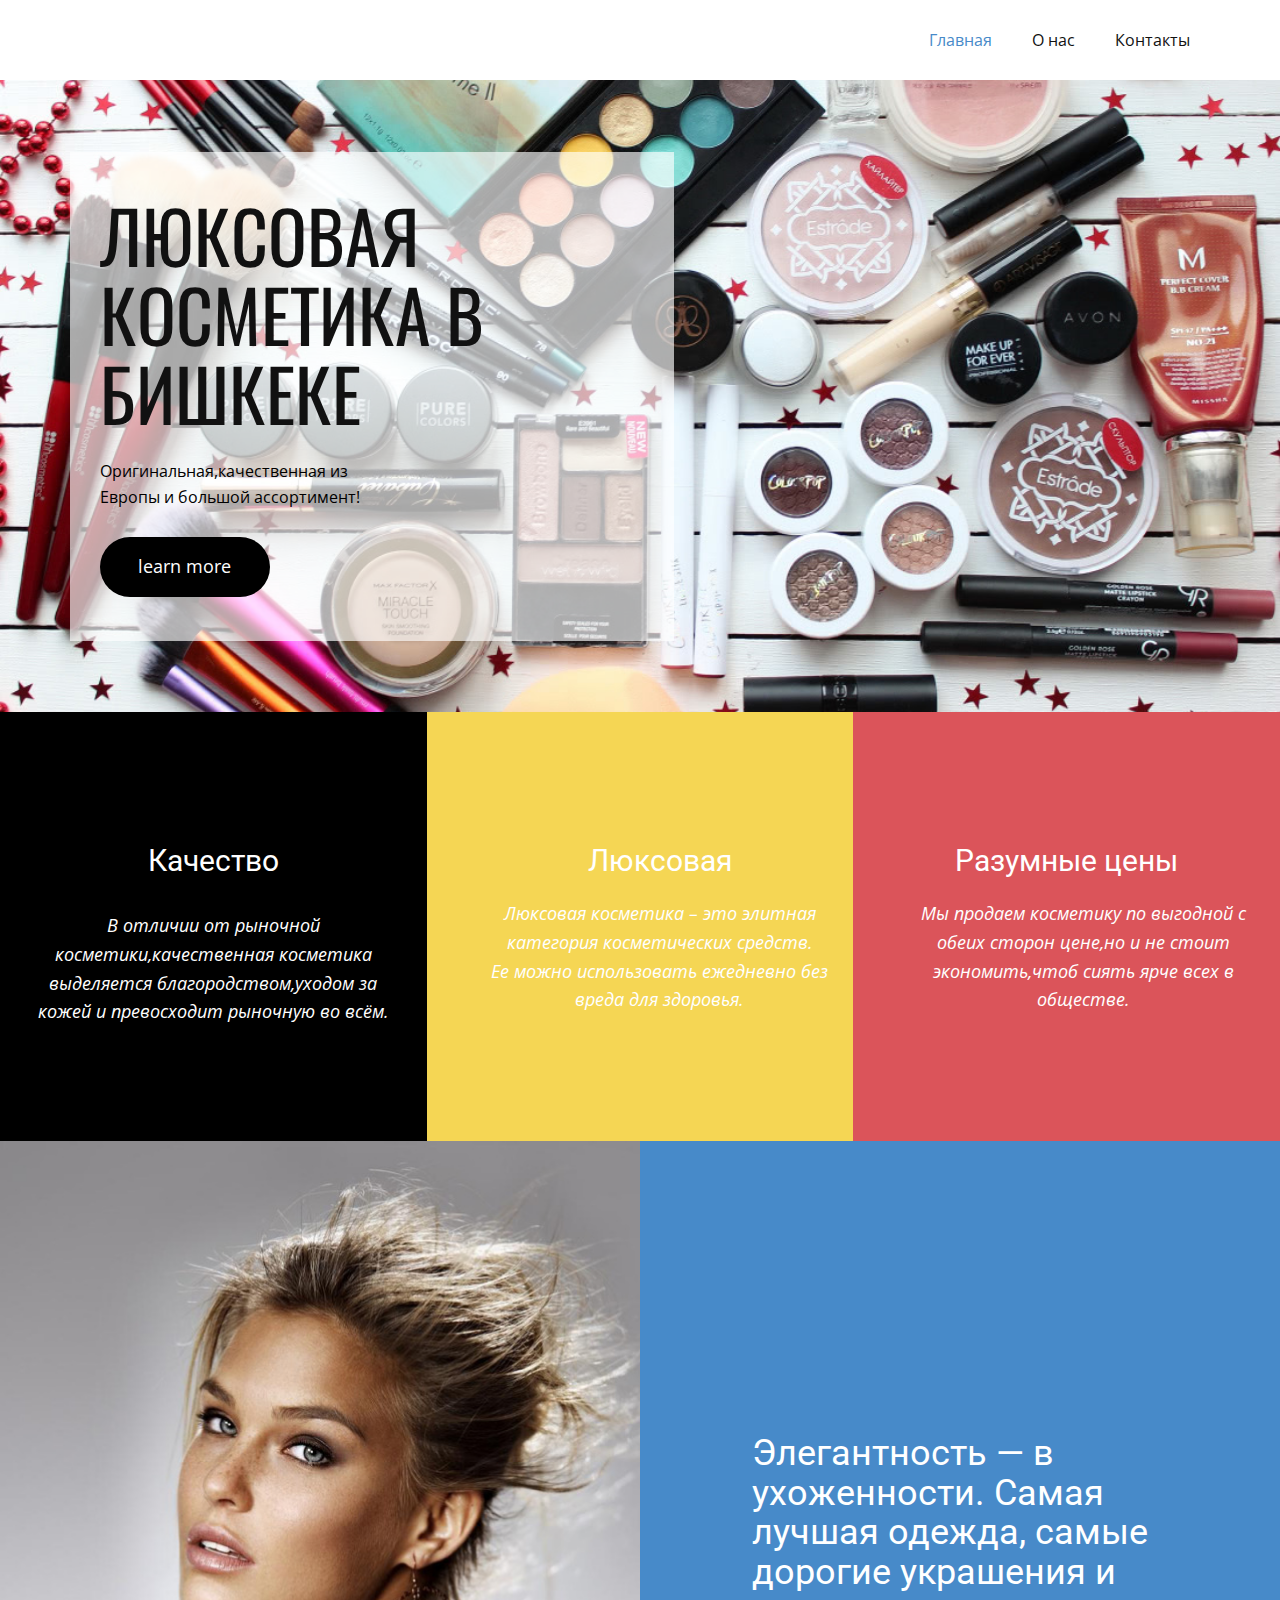
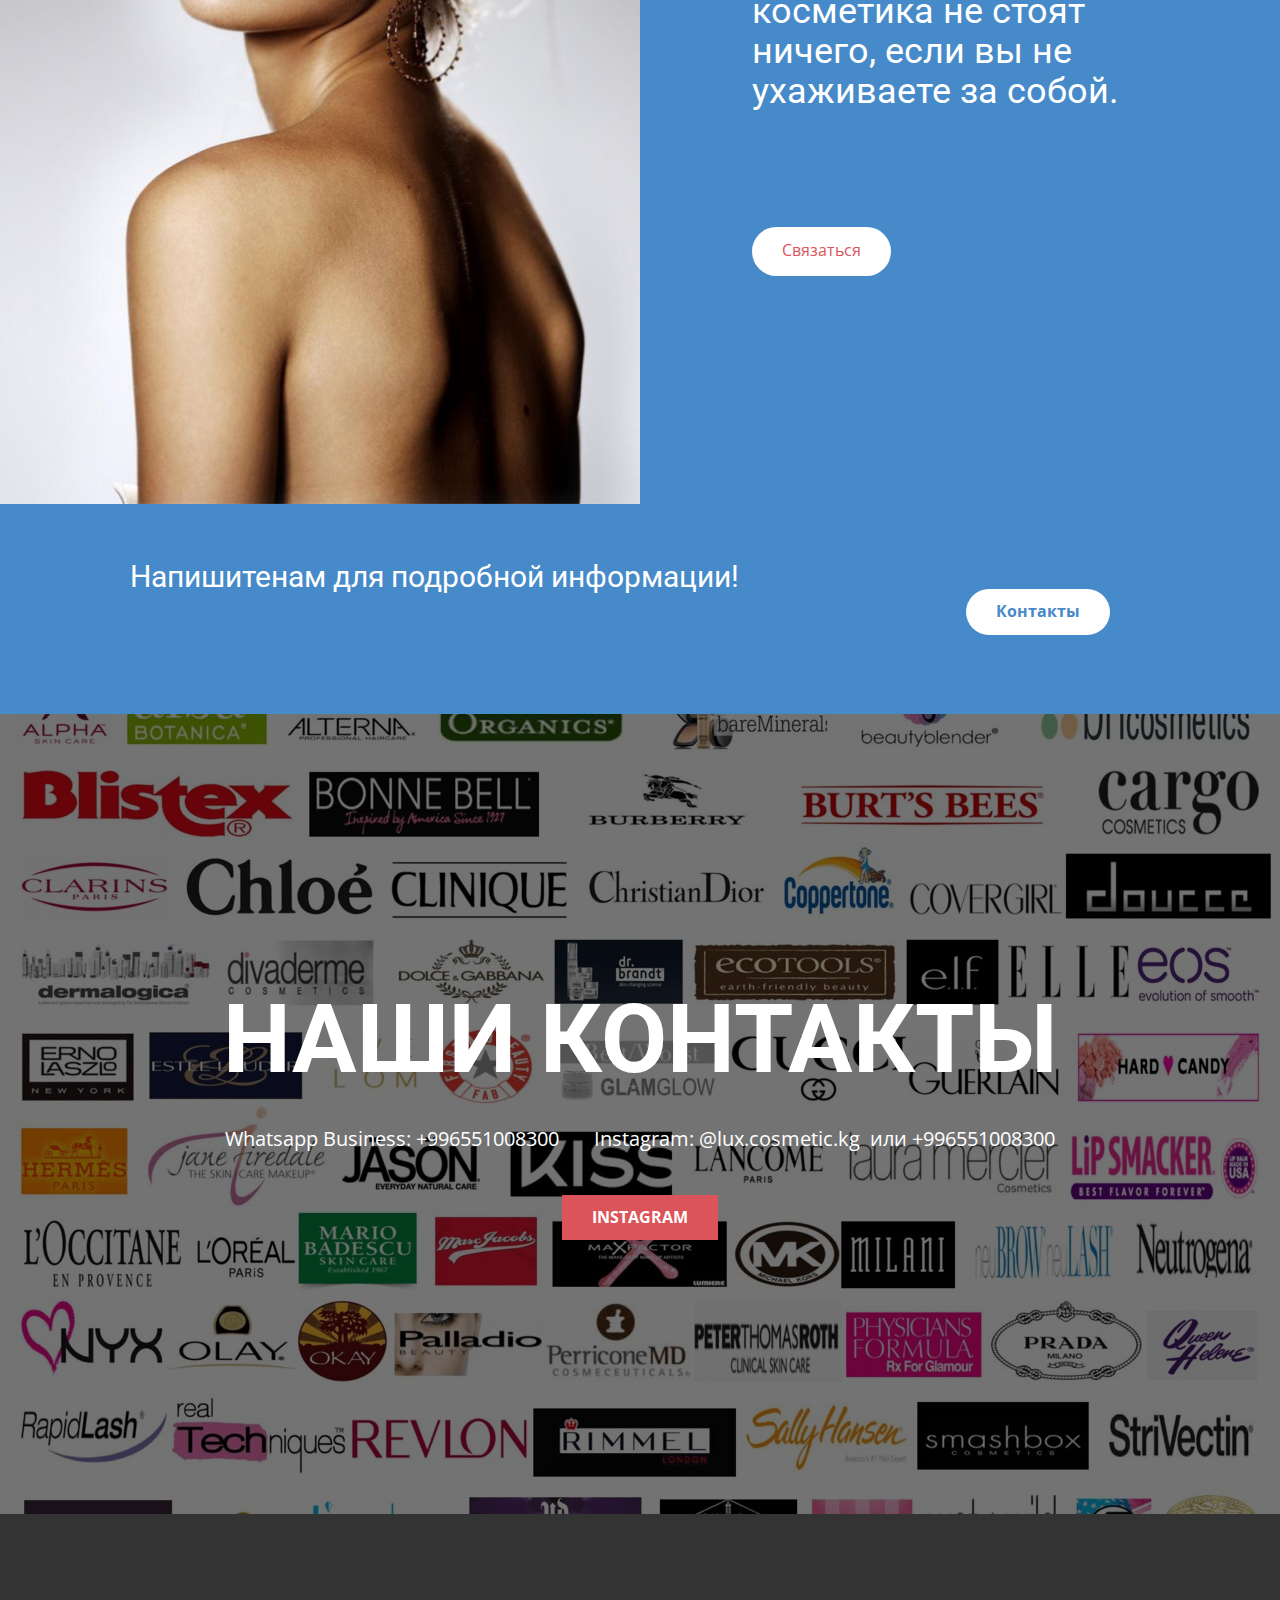
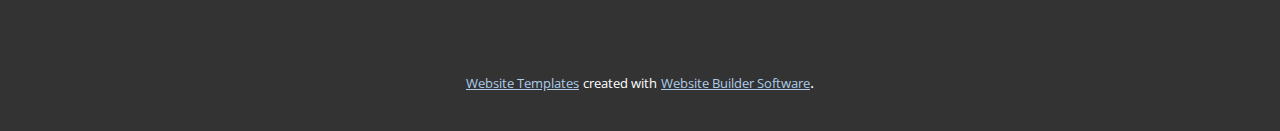
==== Главная.html @ b482a571 "Add files via upload" ====
<!DOCTYPE html>
<html style="font-size: 16px;">
  <head>
    <meta name="viewport" content="width=device-width, initial-scale=1.0">
    <meta charset="utf-8">
    <meta name="keywords" content="Люксовая косметика в Бишкеке​​, Doing The Right Thing, At The Right Time, Our Services, INTUITIVE">
    <meta name="description" content="">
    <meta name="page_type" content="np-template-header-footer-from-plugin">
    <title>Главная</title>
    <link rel="stylesheet" href="nicepage.css" media="screen">
<link rel="stylesheet" href="Главная.css" media="screen">
    <script class="u-script" type="text/javascript" src="jquery.js" defer=""></script>
    <script class="u-script" type="text/javascript" src="nicepage.js" defer=""></script>
    <meta name="generator" content="Nicepage 4.2.6, nicepage.com">
    <link id="u-theme-google-font" rel="stylesheet" href="https://fonts.googleapis.com/css?family=Roboto:100,100i,300,300i,400,400i,500,500i,700,700i,900,900i|Open+Sans:300,300i,400,400i,600,600i,700,700i,800,800i">
    <link id="u-page-google-font" rel="stylesheet" href="https://fonts.googleapis.com/css?family=Oswald:200,300,400,500,600,700">
    
    
    
    
    
    
    <script type="application/ld+json">{
		"@context": "http://schema.org",
		"@type": "Organization",
		"name": ""
}</script>
    <meta name="theme-color" content="#478ac9">
    <meta property="og:title" content="Главная">
    <meta property="og:type" content="website">
  </head>
  <body class="u-body"><header class="u-clearfix u-header u-header" id="sec-4f98"><div class="u-clearfix u-sheet u-sheet-1">
        <nav class="u-menu u-menu-dropdown u-offcanvas u-menu-1">
          <div class="menu-collapse" style="font-size: 1rem; letter-spacing: 0px;">
            <a class="u-button-style u-custom-left-right-menu-spacing u-custom-padding-bottom u-custom-top-bottom-menu-spacing u-nav-link u-text-active-palette-1-base u-text-hover-palette-2-base" href="#">
              <svg viewBox="0 0 24 24"><use xmlns:xlink="http://www.w3.org/1999/xlink" xlink:href="#menu-hamburger"></use></svg>
              <svg version="1.1" xmlns="http://www.w3.org/2000/svg" xmlns:xlink="http://www.w3.org/1999/xlink"><defs><symbol id="menu-hamburger" viewBox="0 0 16 16" style="width: 16px; height: 16px;"><rect y="1" width="16" height="2"></rect><rect y="7" width="16" height="2"></rect><rect y="13" width="16" height="2"></rect>
</symbol>
</defs></svg>
            </a>
          </div>
          <div class="u-nav-container">
            <ul class="u-nav u-unstyled u-nav-1"><li class="u-nav-item"><a class="u-button-style u-nav-link u-text-active-palette-1-base u-text-hover-palette-2-base" href="Главная.html" style="padding: 10px 20px;">Главная</a>
</li><li class="u-nav-item"><a class="u-button-style u-nav-link u-text-active-palette-1-base u-text-hover-palette-2-base" href="О-нас.html" style="padding: 10px 20px;">О нас</a>
</li><li class="u-nav-item"><a class="u-button-style u-nav-link u-text-active-palette-1-base u-text-hover-palette-2-base" href="Контакты.html" style="padding: 10px 20px;">Контакты</a>
</li></ul>
          </div>
          <div class="u-nav-container-collapse">
            <div class="u-black u-container-style u-inner-container-layout u-opacity u-opacity-95 u-sidenav">
              <div class="u-inner-container-layout u-sidenav-overflow">
                <div class="u-menu-close"></div>
                <ul class="u-align-center u-nav u-popupmenu-items u-unstyled u-nav-2"><li class="u-nav-item"><a class="u-button-style u-nav-link" href="Главная.html">Главная</a>
</li><li class="u-nav-item"><a class="u-button-style u-nav-link" href="О-нас.html">О нас</a>
</li><li class="u-nav-item"><a class="u-button-style u-nav-link" href="Контакты.html">Контакты</a>
</li></ul>
              </div>
            </div>
            <div class="u-black u-menu-overlay u-opacity u-opacity-70"></div>
          </div>
        </nav>
      </div></header>
    <section class="u-clearfix u-image u-section-1" src="" id="carousel_88a2" data-image-width="1100" data-image-height="739">
      <div class="u-clearfix u-sheet u-valign-bottom-sm u-valign-middle-lg u-valign-middle-xl u-sheet-1">
        <div class="u-align-center-sm u-align-center-xs u-container-style u-expanded-width-sm u-group u-opacity u-opacity-65 u-white u-group-1">
          <div class="u-container-layout u-valign-middle u-container-layout-1">
            <h1 class="u-custom-font u-font-oswald u-text u-title u-text-1">Люксовая косметика в Бишкеке<span style="text-decoration: underline !important;">
                <span style="font-style: italic;"></span>
              </span>
            </h1>
            <p class="u-text u-text-black u-text-2">Оригинальная,качественная из Европы и большой ассортимент!</p>
            <a href="Главная.html#carousel_6ff4" data-page-id="531918773" class="u-black u-btn u-btn-round u-button-style u-radius-50 u-text-body-alt-color u-btn-1" target="_blank">learn more</a>
          </div>
        </div>
      </div>
    </section>
    <section class="u-clearfix u-section-2" id="carousel_6ff4">
      <div class="u-clearfix u-expanded-width u-layout-wrap u-layout-wrap-1">
        <div class="u-layout">
          <div class="u-layout-row">
            <div class="u-align-center u-black u-container-style u-layout-cell u-left-cell u-size-20 u-layout-cell-1">
              <div class="u-container-layout u-valign-middle-sm u-valign-middle-xs u-container-layout-1">
                <h3 class="u-text u-text-1">Качество</h3>
                <p class="u-text u-text-2">В отличии от рыночной косметики,качественная косметика выделяется благородством,уходом за кожей и превосходит рыночную во всём.</p>
              </div>
            </div>
            <div class="u-align-center u-container-style u-layout-cell u-palette-3-light-1 u-size-20 u-layout-cell-2">
              <div class="u-container-layout u-valign-middle-sm u-valign-middle-xs u-container-layout-2">
                <h3 class="u-text u-text-body-alt-color u-text-3">Люксовая</h3>
                <p class="u-text u-text-body-alt-color u-text-4">Люксовая косметика – это элитная категория косметических средств. <br> Ее можно использовать ежедневно без вреда для здоровья.
                </p>
              </div>
            </div>
            <div class="u-align-center u-container-style u-layout-cell u-palette-2-base u-right-cell u-size-20 u-layout-cell-3">
              <div class="u-container-layout u-valign-middle-sm u-valign-middle-xs u-container-layout-3">
                <h3 class="u-text u-text-body-alt-color u-text-5">Разумные цены</h3>
                <p class="u-text u-text-body-alt-color u-text-6">Мы продаем косметику по выгодной с обеих сторон цене,но и не стоит экономить,чтоб сиять ярче всех в обществе.</p>
              </div>
            </div>
          </div>
        </div>
      </div>
    </section>
    <section class="u-clearfix u-section-3" id="carousel_741f">
      <div class="u-clearfix u-expanded-width u-layout-wrap u-layout-wrap-1">
        <div class="u-layout">
          <div class="u-layout-row">
            <div class="u-container-style u-image u-layout-cell u-left-cell u-size-30 u-image-1" data-image-width="640" data-image-height="960">
              <div class="u-container-layout"></div>
            </div>
            <div class="u-container-style u-layout-cell u-palette-1-base u-right-cell u-size-30 u-layout-cell-2">
              <div class="u-container-layout u-container-layout-2">
                <h2 class="u-text u-text-body-alt-color u-text-1">Элегантность — в ухоженности. Самая лучшая одежда, самые дорогие украшения и косметика не стоят ничего, если вы не ухаживаете за собой.</h2>
                <a href="Главная.html#sec-087b" data-page-id="531918773" class="u-btn u-btn-round u-button-style u-radius-50 u-text-palette-2-base u-white u-btn-1">Связаться</a>
              </div>
            </div>
          </div>
        </div>
      </div>
    </section>
    <section class="u-clearfix u-palette-1-base u-section-4" id="carousel_3e72">
      <div class="u-clearfix u-sheet u-sheet-1">
        <div class="u-clearfix u-expanded-width u-layout-wrap u-layout-wrap-1">
          <div class="u-layout">
            <div class="u-layout-row">
              <div class="u-align-left u-container-style u-layout-cell u-left-cell u-size-44 u-layout-cell-1">
                <div class="u-container-layout u-container-layout-1">
                  <h3 class="u-text u-text-body-alt-color u-text-1">Напишитенам для подробной информации!</h3>
                </div>
              </div>
              <div class="u-align-center-lg u-align-left-md u-align-left-sm u-align-left-xl u-align-left-xs u-container-style u-layout-cell u-right-cell u-size-16 u-layout-cell-2">
                <div class="u-container-layout u-valign-middle-lg u-valign-middle-sm u-valign-middle-xs u-container-layout-2">
                  <a href="Главная.html#sec-087b" data-page-id="531918773" class="u-btn u-btn-round u-button-style u-radius-50 u-text-palette-1-base u-white u-btn-1">Контакты</a>
                </div>
              </div>
            </div>
          </div>
        </div>
      </div>
    </section>
    <section class="u-align-center u-clearfix u-image u-shading u-section-5" src="" data-image-width="1280" data-image-height="960" id="sec-087b">
      <div class="u-clearfix u-sheet u-valign-middle u-sheet-1">
        <h1 class="u-text u-text-default u-title u-text-1">НАШИ КОНТАКТЫ</h1>
        <p class="u-large-text u-text u-text-default u-text-variant u-text-2">Whatsapp Business: +996551008300&nbsp; &nbsp; &nbsp; &nbsp;Instagram: @lux.cosmetic.kg&nbsp; или +996551008300</p>
        <a href="https://www.instagram.com/lux.cosmetic.kg/" class="u-btn u-button-style u-palette-2-base u-btn-1" target="_blank">Instagram</a>
      </div>
    </section>
    
    
    <footer class="u-align-center u-clearfix u-footer u-grey-80 u-footer" id="sec-28da"><div class="u-align-left u-clearfix u-sheet u-sheet-1"></div></footer>
    <section class="u-backlink u-clearfix u-grey-80">
      <a class="u-link" href="https://nicepage.com/website-templates" target="_blank">
        <span>Website Templates</span>
      </a>
      <p class="u-text">
        <span>created with</span>
      </p>
      <a class="u-link" href="" target="_blank">
        <span>Website Builder Software</span>
      </a>. 
    </section>
  </body>
</html>
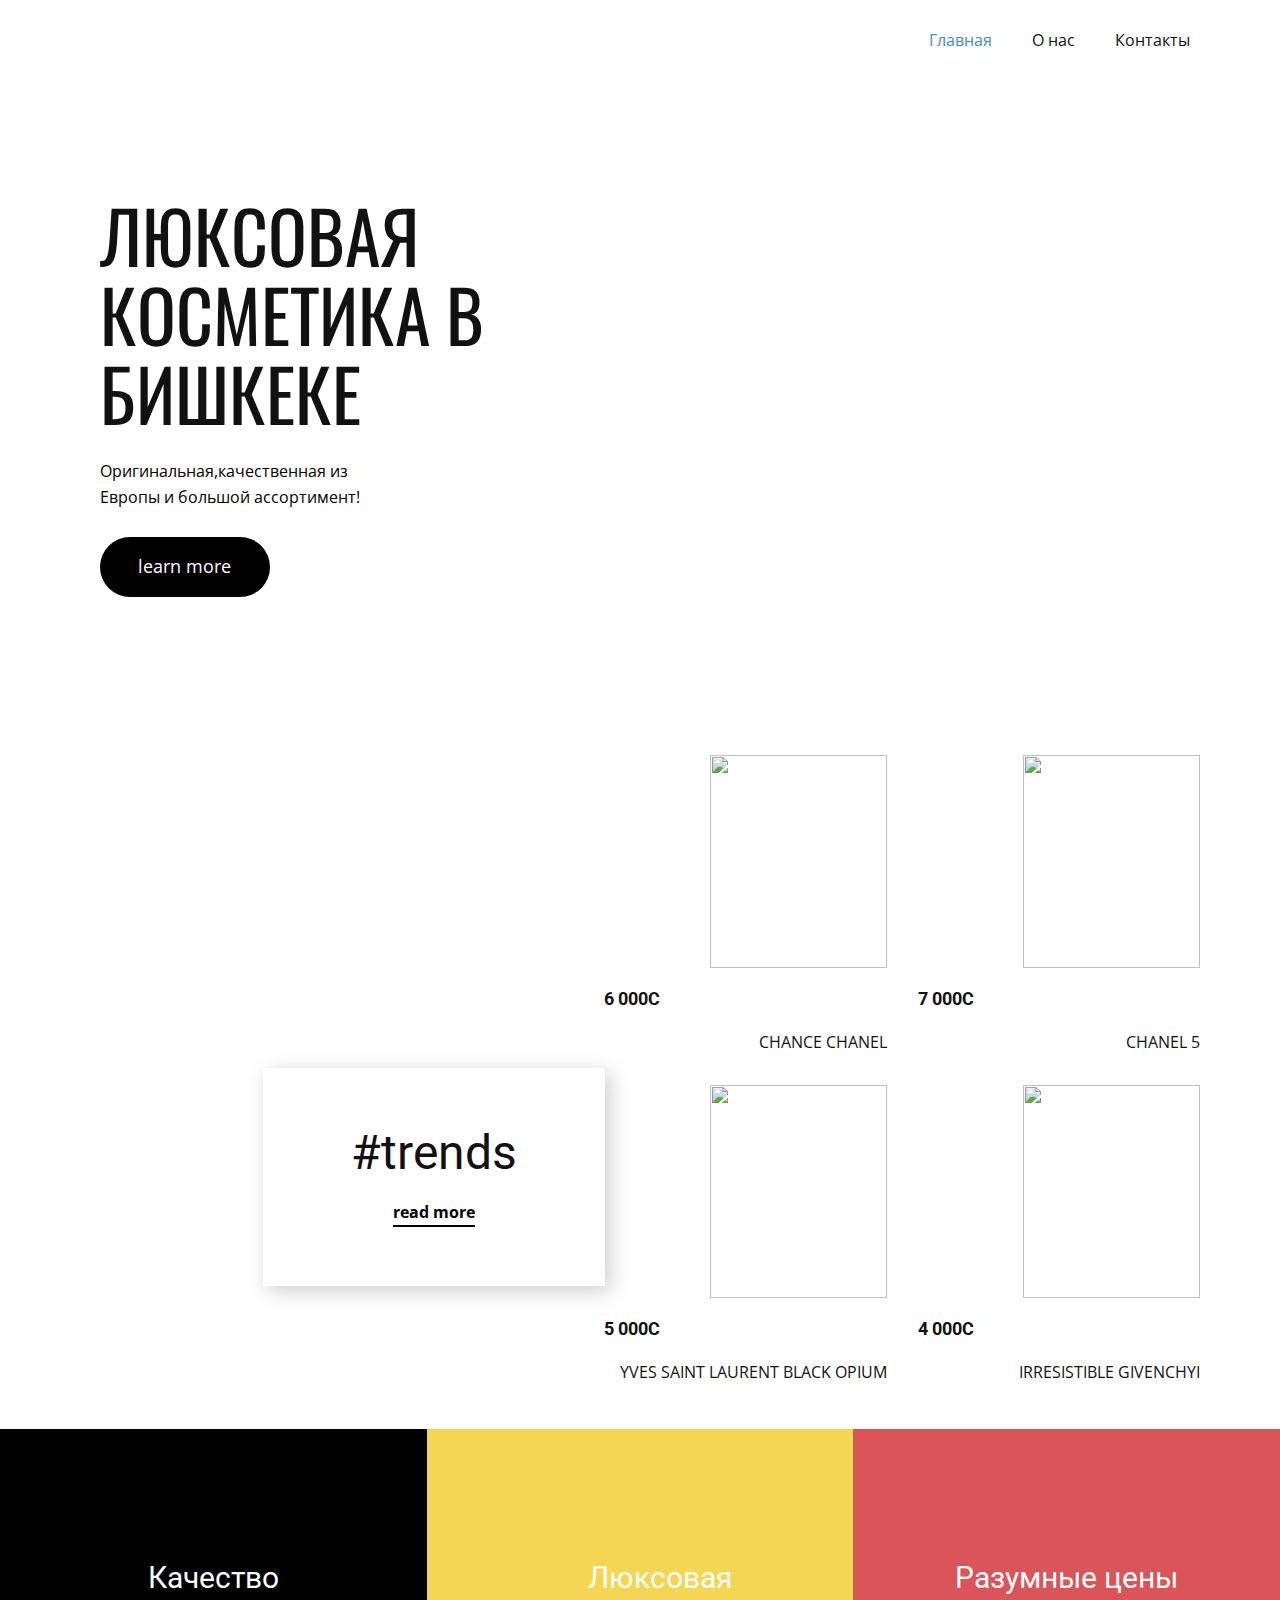
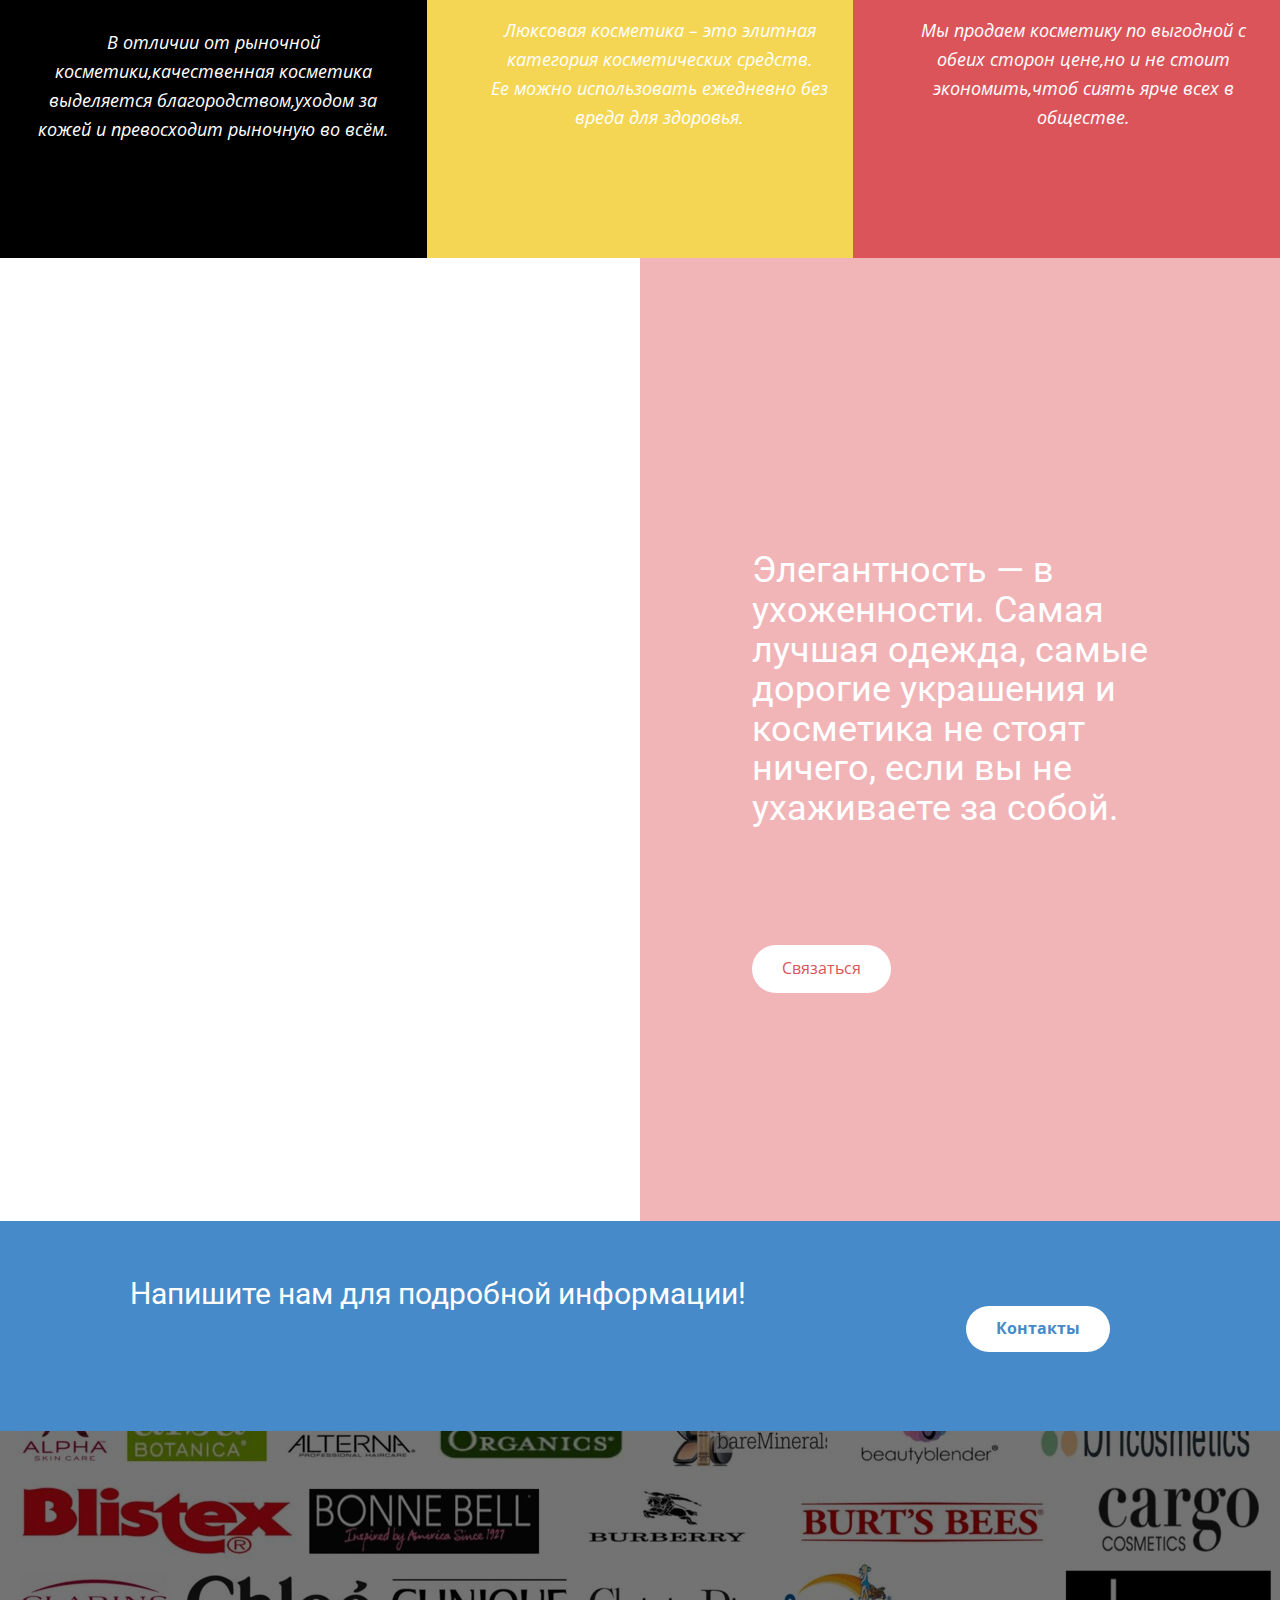
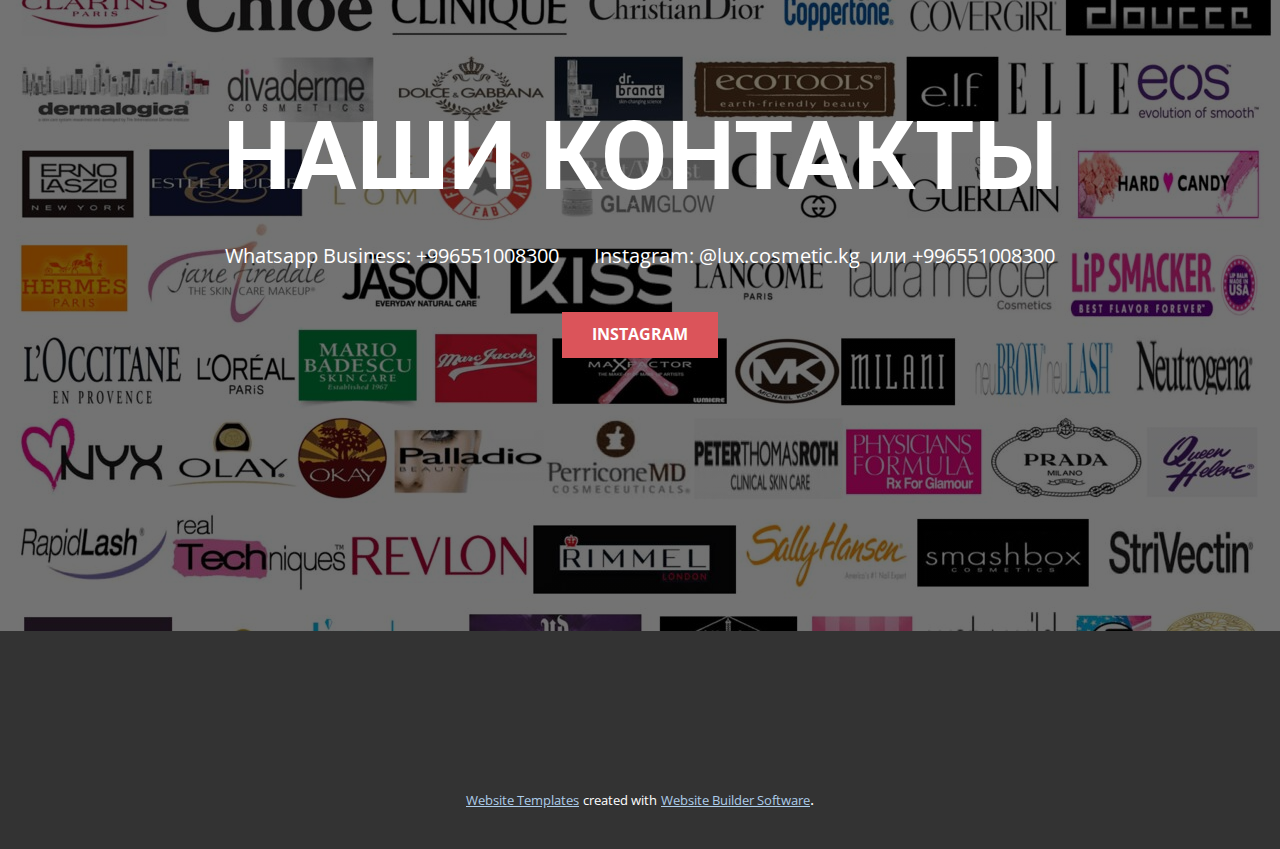
==== commit 406f02b7: "Add files via upload" ====
--- a/Главная.html
+++ b/Главная.html
@@ -14,6 +14,7 @@
     <meta name="generator" content="Nicepage 4.2.6, nicepage.com">
     <link id="u-theme-google-font" rel="stylesheet" href="https://fonts.googleapis.com/css?family=Roboto:100,100i,300,300i,400,400i,500,500i,700,700i,900,900i|Open+Sans:300,300i,400,400i,600,600i,700,700i,800,800i">
     <link id="u-page-google-font" rel="stylesheet" href="https://fonts.googleapis.com/css?family=Oswald:200,300,400,500,600,700">
+    
     
     
     
@@ -59,7 +60,7 @@
           </div>
         </nav>
       </div></header>
-    <section class="u-clearfix u-image u-section-1" src="" id="carousel_88a2" data-image-width="1100" data-image-height="739">
+    <section class="u-clearfix u-image u-section-1" src="" id="carousel_88a2" data-image-width="640" data-image-height="600">
       <div class="u-clearfix u-sheet u-valign-bottom-sm u-valign-middle-lg u-valign-middle-xl u-sheet-1">
         <div class="u-align-center-sm u-align-center-xs u-container-style u-expanded-width-sm u-group u-opacity u-opacity-65 u-white u-group-1">
           <div class="u-container-layout u-valign-middle u-container-layout-1">
@@ -73,7 +74,53 @@
         </div>
       </div>
     </section>
-    <section class="u-clearfix u-section-2" id="carousel_6ff4">
+    <section class="u-clearfix u-section-2" id="carousel_481a">
+      <div class="u-clearfix u-sheet u-valign-top-lg u-valign-top-md u-valign-top-xl u-sheet-1">
+        <div class="u-container-style u-group u-image u-image-1" data-image-width="1133" data-image-height="1700">
+          <div class="u-container-layout u-container-layout-1">
+            <div class="u-align-center u-container-style u-expanded-width-xs u-group u-white u-group-2">
+              <div class="u-container-layout u-valign-middle u-container-layout-2">
+                <h1 class="u-custom-font u-text u-title u-text-1">#trends</h1>
+                <a href="https://nicepage.com/c/contact-form-html-templates" class="u-active-none u-border-2 u-border-black u-btn u-btn-rectangle u-button-style u-hover-none u-none u-btn-1">read more</a>
+              </div>
+            </div>
+          </div>
+        </div>
+        <div class="u-expanded-width-md u-expanded-width-sm u-expanded-width-xs u-list u-list-1">
+          <div class="u-repeater u-repeater-1">
+            <div class="u-align-right u-container-style u-list-item u-repeater-item">
+              <div class="u-container-layout u-similar-container u-valign-bottom u-container-layout-3">
+                <img src="images/chance.jpg" alt="" class="u-image u-image-default u-image-2" data-image-width="338" data-image-height="435">
+                <h6 class="u-custom-font u-text u-text-default u-text-2">6 000C</h6>
+                <p class="u-text u-text-3">CHANCE CHANEL</p>
+              </div>
+            </div>
+            <div class="u-align-right u-container-style u-list-item u-repeater-item">
+              <div class="u-container-layout u-similar-container u-valign-bottom u-container-layout-4">
+                <img src="images/abf291bd-d8d4-4b98-8759-630f2a96a699.jpg" alt="" class="u-image u-image-default u-image-3" data-image-width="1200" data-image-height="800">
+                <h6 class="u-custom-font u-text u-text-default u-text-4">7 000C</h6>
+                <p class="u-text u-text-5">CHANEL 5</p>
+              </div>
+            </div>
+            <div class="u-align-right u-container-style u-list-item u-repeater-item">
+              <div class="u-container-layout u-similar-container u-valign-bottom u-container-layout-5">
+                <img src="images/656477799_w200_h200_novinki-parfyumerii-2018-2019.jpg" alt="" class="u-image u-image-default u-image-4" data-image-width="200" data-image-height="200">
+                <h6 class="u-custom-font u-text u-text-default u-text-6">5 000C</h6>
+                <p class="u-text u-text-7">YVES SAINT LAURENT BLACK OPIUM</p>
+              </div>
+            </div>
+            <div class="u-align-right u-container-style u-list-item u-repeater-item">
+              <div class="u-container-layout u-similar-container u-valign-bottom u-container-layout-6">
+                <img src="images/1276668_1.jpg" alt="" class="u-image u-image-default u-image-5" data-image-width="547" data-image-height="760">
+                <h6 class="u-custom-font u-text u-text-default u-text-8">4 000C</h6>
+                <p class="u-text u-text-9">IRRESISTIBLE GIVENCHYI</p>
+              </div>
+            </div>
+          </div>
+        </div>
+      </div>
+    </section>
+    <section class="u-clearfix u-section-3" id="carousel_6ff4">
       <div class="u-clearfix u-expanded-width u-layout-wrap u-layout-wrap-1">
         <div class="u-layout">
           <div class="u-layout-row">
@@ -91,7 +138,7 @@
               </div>
             </div>
             <div class="u-align-center u-container-style u-layout-cell u-palette-2-base u-right-cell u-size-20 u-layout-cell-3">
-              <div class="u-container-layout u-valign-middle-sm u-valign-middle-xs u-container-layout-3">
+              <div class="u-container-layout u-valign-middle-sm u-container-layout-3">
                 <h3 class="u-text u-text-body-alt-color u-text-5">Разумные цены</h3>
                 <p class="u-text u-text-body-alt-color u-text-6">Мы продаем косметику по выгодной с обеих сторон цене,но и не стоит экономить,чтоб сиять ярче всех в обществе.</p>
               </div>
@@ -100,14 +147,14 @@
         </div>
       </div>
     </section>
-    <section class="u-clearfix u-section-3" id="carousel_741f">
+    <section class="u-clearfix u-section-4" id="carousel_741f">
       <div class="u-clearfix u-expanded-width u-layout-wrap u-layout-wrap-1">
         <div class="u-layout">
           <div class="u-layout-row">
-            <div class="u-container-style u-image u-layout-cell u-left-cell u-size-30 u-image-1" data-image-width="640" data-image-height="960">
+            <div class="u-container-style u-image u-layout-cell u-left-cell u-size-30 u-image-1" data-image-width="150" data-image-height="144">
               <div class="u-container-layout"></div>
             </div>
-            <div class="u-container-style u-layout-cell u-palette-1-base u-right-cell u-size-30 u-layout-cell-2">
+            <div class="u-container-style u-layout-cell u-palette-2-light-2 u-right-cell u-size-30 u-layout-cell-2">
               <div class="u-container-layout u-container-layout-2">
                 <h2 class="u-text u-text-body-alt-color u-text-1">Элегантность — в ухоженности. Самая лучшая одежда, самые дорогие украшения и косметика не стоят ничего, если вы не ухаживаете за собой.</h2>
                 <a href="Главная.html#sec-087b" data-page-id="531918773" class="u-btn u-btn-round u-button-style u-radius-50 u-text-palette-2-base u-white u-btn-1">Связаться</a>
@@ -117,14 +164,14 @@
         </div>
       </div>
     </section>
-    <section class="u-clearfix u-palette-1-base u-section-4" id="carousel_3e72">
+    <section class="u-clearfix u-palette-1-base u-section-5" id="carousel_3e72">
       <div class="u-clearfix u-sheet u-sheet-1">
         <div class="u-clearfix u-expanded-width u-layout-wrap u-layout-wrap-1">
           <div class="u-layout">
             <div class="u-layout-row">
               <div class="u-align-left u-container-style u-layout-cell u-left-cell u-size-44 u-layout-cell-1">
                 <div class="u-container-layout u-container-layout-1">
-                  <h3 class="u-text u-text-body-alt-color u-text-1">Напишитенам для подробной информации!</h3>
+                  <h3 class="u-text u-text-body-alt-color u-text-1">Напишите нам для подробной информации!</h3>
                 </div>
               </div>
               <div class="u-align-center-lg u-align-left-md u-align-left-sm u-align-left-xl u-align-left-xs u-container-style u-layout-cell u-right-cell u-size-16 u-layout-cell-2">
@@ -137,7 +184,7 @@
         </div>
       </div>
     </section>
-    <section class="u-align-center u-clearfix u-image u-shading u-section-5" src="" data-image-width="1280" data-image-height="960" id="sec-087b">
+    <section class="u-align-center u-clearfix u-image u-shading u-section-6" src="" data-image-width="1280" data-image-height="960" id="sec-087b">
       <div class="u-clearfix u-sheet u-valign-middle u-sheet-1">
         <h1 class="u-text u-text-default u-title u-text-1">НАШИ КОНТАКТЫ</h1>
         <p class="u-large-text u-text u-text-default u-text-variant u-text-2">Whatsapp Business: +996551008300&nbsp; &nbsp; &nbsp; &nbsp;Instagram: @lux.cosmetic.kg&nbsp; или +996551008300</p>
--- a/Главная.css
+++ b/Главная.css
@@ -1,5 +1,5 @@
  .u-section-1 {
-  background-image: url("images/a55da9767187846b833b219c71656fb6.jpg");
+  background-image: url("images/4605304dedd97b3ab31bb845590217f9--chanel-makeup-beauty-makeup.jpg");
   background-position: 50% 50%;
 }
 
@@ -130,350 +130,695 @@
   .u-section-1 .u-btn-1 {
     margin-top: 16px;
   }
-} .u-section-2 {
+}.u-section-2 .u-sheet-1 {
+  min-height: 691px;
+}
+
+.u-section-2 .u-image-1 {
+  width: 498px;
+  min-height: 804px;
+  background-image: url("images/cedf033c-96f9-4701-bbfa-9ba3212ebd61.jpg");
+  background-position: 50% 50%;
+  margin: 0 auto 0 0;
+}
+
+.u-section-2 .u-container-layout-1 {
+  padding: 30px;
+}
+
+.u-section-2 .u-group-2 {
+  width: 342px;
+  min-height: 218px;
+  box-shadow: 5px 5px 20px 0 rgba(0,0,0,0.2);
+  margin: 326px auto 0 163px;
+}
+
+.u-section-2 .u-container-layout-2 {
+  padding: 30px;
+}
+
+.u-section-2 .u-text-1 {
+  font-size: 3rem;
+  margin: 0;
+}
+
+.u-section-2 .u-btn-1 {
+  background-image: none;
+  border-style: none none solid;
+  font-weight: 700;
+  margin: 20px auto 0;
+  padding: 0;
+}
+
+.u-section-2 .u-list-1 {
+  width: 617px;
+  margin: -771px 0 34px auto;
+}
+
+.u-section-2 .u-repeater-1 {
+  grid-template-columns: calc(50% - 5px) calc(50% - 5px);
+  grid-gap: 10px 10px;
+  min-height: 624px;
+}
+
+.u-section-2 .u-container-layout-3 {
+  padding: 10px;
+}
+
+.u-section-2 .u-image-2 {
+  height: 213px;
+  width: 177px;
+  margin: 0 0 0 auto;
+}
+
+.u-section-2 .u-text-2 {
+  text-transform: uppercase;
+  font-weight: 700;
+  margin: 20px auto 0 1px;
+}
+
+.u-section-2 .u-text-3 {
+  margin: 20px 0 0 4px;
+}
+
+.u-section-2 .u-container-layout-4 {
+  padding: 10px;
+}
+
+.u-section-2 .u-image-3 {
+  height: 213px;
+  width: 177px;
+  margin: 0 0 0 auto;
+}
+
+.u-section-2 .u-text-4 {
+  text-transform: uppercase;
+  font-weight: 700;
+  margin: 20px auto 0 1px;
+}
+
+.u-section-2 .u-text-5 {
+  margin: 20px 0 0 4px;
+}
+
+.u-section-2 .u-container-layout-5 {
+  padding: 10px;
+}
+
+.u-section-2 .u-image-4 {
+  height: 213px;
+  width: 177px;
+  margin: 0 0 0 auto;
+}
+
+.u-section-2 .u-text-6 {
+  text-transform: uppercase;
+  font-weight: 700;
+  margin: 20px auto 0 1px;
+}
+
+.u-section-2 .u-text-7 {
+  margin: 20px 0 0 4px;
+}
+
+.u-section-2 .u-container-layout-6 {
+  padding: 10px;
+}
+
+.u-section-2 .u-image-5 {
+  height: 213px;
+  width: 177px;
+  margin: 0 0 0 auto;
+}
+
+.u-section-2 .u-text-8 {
+  text-transform: uppercase;
+  font-weight: 700;
+  margin: 20px auto 0 1px;
+}
+
+.u-section-2 .u-text-9 {
+  margin: 20px 0 0 4px;
+}
+
+@media (max-width: 1199px) {
+  .u-section-2 .u-sheet-1 {
+    min-height: 419px;
+  }
+
+  .u-section-2 .u-image-1 {
+    width: 436px;
+    min-height: 856px;
+  }
+
+  .u-section-2 .u-group-2 {
+    margin-left: 96px;
+  }
+
+  .u-section-2 .u-list-1 {
+    width: 470px;
+    height: auto;
+    margin-top: -823px;
+  }
+
+  .u-section-2 .u-image-2 {
+    height: 214px;
+  }
+
+  .u-section-2 .u-image-3 {
+    height: 214px;
+  }
+
+  .u-section-2 .u-image-4 {
+    height: 214px;
+  }
+
+  .u-section-2 .u-image-5 {
+    height: 214px;
+  }
+}
+
+@media (max-width: 991px) {
+  .u-section-2 .u-sheet-1 {
+    min-height: 1302px;
+  }
+
+  .u-section-2 .u-image-1 {
+    min-height: 611px;
+    width: 561px;
+    margin-left: 75px;
+  }
+
+  .u-section-2 .u-group-2 {
+    margin-top: 392px;
+    margin-left: auto;
+    margin-bottom: -59px;
+  }
+
+  .u-section-2 .u-list-1 {
+    margin-top: 65px;
+    margin-bottom: 60px;
+    margin-right: initial;
+    margin-left: initial;
+    width: auto;
+  }
+}
+
+@media (max-width: 767px) {
+  .u-section-2 .u-sheet-1 {
+    min-height: 1489px;
+  }
+
+  .u-section-2 .u-image-1 {
+    width: 540px;
+    margin-left: 0;
+  }
+
+  .u-section-2 .u-container-layout-1 {
+    padding-left: 10px;
+    padding-right: 10px;
+  }
+
+  .u-section-2 .u-container-layout-2 {
+    padding-left: 10px;
+    padding-right: 10px;
+  }
+
+  .u-section-2 .u-list-1 {
+    margin-top: 68px;
+    width: auto;
+    margin-right: initial;
+    margin-left: initial;
+  }
+
+  .u-section-2 .u-text-3 {
+    margin-left: 0;
+  }
+
+  .u-section-2 .u-text-5 {
+    margin-left: 0;
+  }
+
+  .u-section-2 .u-text-7 {
+    margin-left: 0;
+  }
+
+  .u-section-2 .u-text-9 {
+    margin-left: 0;
+  }
+}
+
+@media (max-width: 575px) {
+  .u-section-2 .u-sheet-1 {
+    min-height: 687px;
+  }
+
+  .u-section-2 .u-image-1 {
+    width: 340px;
+  }
+
+  .u-section-2 .u-group-2 {
+    min-height: 154px;
+    margin-top: 457px;
+    margin-right: initial;
+    margin-left: initial;
+    width: auto;
+  }
+
+  .u-section-2 .u-text-1 {
+    font-size: 4.5rem;
+  }
+
+  .u-section-2 .u-repeater-1 {
+    grid-template-columns: 100%;
+  }
+
+  .u-section-2 .u-container-layout-3 {
+    padding: 0;
+  }
+
+  .u-section-2 .u-image-2 {
+    margin-right: auto;
+  }
+
+  .u-section-2 .u-text-2 {
+    width: auto;
+    margin-left: auto;
+  }
+
+  .u-section-2 .u-text-3 {
+    width: auto;
+    margin-top: 0;
+    margin-right: 68px;
+    margin-left: -48px;
+  }
+
+  .u-section-2 .u-container-layout-4 {
+    padding: 0;
+  }
+
+  .u-section-2 .u-image-3 {
+    margin-right: auto;
+  }
+
+  .u-section-2 .u-text-4 {
+    width: auto;
+    margin-left: auto;
+  }
+
+  .u-section-2 .u-text-5 {
+    width: auto;
+    margin-top: 0;
+    margin-right: 68px;
+    margin-left: -48px;
+  }
+
+  .u-section-2 .u-container-layout-5 {
+    padding: 0;
+  }
+
+  .u-section-2 .u-image-4 {
+    margin-right: auto;
+  }
+
+  .u-section-2 .u-text-6 {
+    width: auto;
+    margin-left: auto;
+  }
+
+  .u-section-2 .u-text-7 {
+    width: auto;
+    margin-top: 0;
+    margin-right: 68px;
+    margin-left: -48px;
+  }
+
+  .u-section-2 .u-container-layout-6 {
+    padding: 0;
+  }
+
+  .u-section-2 .u-image-5 {
+    margin-right: auto;
+  }
+
+  .u-section-2 .u-text-8 {
+    width: auto;
+    margin-left: auto;
+  }
+
+  .u-section-2 .u-text-9 {
+    width: auto;
+    margin-top: 0;
+    margin-right: 68px;
+    margin-left: -48px;
+  }
+} .u-section-3 {
   min-height: 429px;
 }
 
-.u-section-2 .u-layout-wrap-1 {
+.u-section-3 .u-layout-wrap-1 {
   margin: 0 auto 0 0;
 }
 
-.u-section-2 .u-layout-cell-1 {
+.u-section-3 .u-layout-cell-1 {
   min-height: 429px;
 }
 
-.u-section-2 .u-container-layout-1 {
+.u-section-3 .u-container-layout-1 {
   padding-left: 20px;
   padding-right: 20px;
 }
 
-.u-section-2 .u-text-1 {
+.u-section-3 .u-text-1 {
   margin: 131px 16px 0;
 }
 
-.u-section-2 .u-text-2 {
+.u-section-3 .u-text-2 {
   font-style: italic;
   font-size: 1.125rem;
   width: 360px;
   margin: 32px auto 0;
 }
 
-.u-section-2 .u-layout-cell-2 {
+.u-section-3 .u-layout-cell-2 {
   min-height: 429px;
   background-image: none;
 }
 
-.u-section-2 .u-container-layout-2 {
+.u-section-3 .u-container-layout-2 {
   padding-left: 53px;
   padding-right: 53px;
 }
 
-.u-section-2 .u-text-3 {
+.u-section-3 .u-text-3 {
   width: 360px;
   margin: 131px auto 0;
 }
 
-.u-section-2 .u-text-4 {
+.u-section-3 .u-text-4 {
   font-style: italic;
   font-size: 1.125rem;
   width: 360px;
   margin: 20px auto 45px;
 }
 
-.u-section-2 .u-layout-cell-3 {
+.u-section-3 .u-layout-cell-3 {
   min-height: 429px;
   background-image: none;
 }
 
-.u-section-2 .u-container-layout-3 {
+.u-section-3 .u-container-layout-3 {
   padding-left: 20px;
   padding-right: 20px;
 }
 
-.u-section-2 .u-text-5 {
+.u-section-3 .u-text-5 {
   width: 360px;
   margin: 131px auto 0;
 }
 
-.u-section-2 .u-text-6 {
+.u-section-3 .u-text-6 {
   font-style: italic;
   font-size: 1.125rem;
   margin: 20px 0 0 33px;
 }
 
 @media (max-width: 1199px) {
-  .u-section-2 .u-layout-wrap-1 {
+  .u-section-3 .u-layout-wrap-1 {
     margin-right: initial;
     margin-left: initial;
   }
 
-  .u-section-2 .u-container-layout-1 {
+  .u-section-3 .u-container-layout-1 {
     padding-left: 25px;
     padding-right: 25px;
   }
 
-  .u-section-2 .u-text-1 {
+  .u-section-3 .u-text-1 {
     margin-left: 0;
     margin-right: 0;
     width: 296px;
   }
 
-  .u-section-2 .u-text-2 {
+  .u-section-3 .u-text-2 {
     margin-left: 0;
     margin-right: 0;
     width: 296px;
   }
 
-  .u-section-2 .u-container-layout-2 {
+  .u-section-3 .u-container-layout-2 {
     padding-left: 25px;
     padding-right: 25px;
   }
 
-  .u-section-2 .u-text-3 {
+  .u-section-3 .u-text-3 {
     margin-left: 0;
     margin-right: 0;
     width: 296px;
   }
 
-  .u-section-2 .u-text-4 {
+  .u-section-3 .u-text-4 {
     margin-left: 0;
     margin-right: 0;
     width: 296px;
   }
 
-  .u-section-2 .u-container-layout-3 {
+  .u-section-3 .u-container-layout-3 {
     padding-left: 25px;
     padding-right: 25px;
   }
 
-  .u-section-2 .u-text-5 {
+  .u-section-3 .u-text-5 {
     margin-left: 0;
     margin-right: 0;
     width: 296px;
   }
 
-  .u-section-2 .u-text-6 {
+  .u-section-3 .u-text-6 {
     margin-left: 0;
     width: 296px;
   }
 }
 
 @media (max-width: 991px) {
-  .u-section-2 .u-layout-cell-1 {
+  .u-section-3 .u-layout-cell-1 {
     min-height: 436px;
   }
 
-  .u-section-2 .u-container-layout-1 {
+  .u-section-3 .u-container-layout-1 {
     padding-left: 24px;
     padding-right: 23px;
   }
 
-  .u-section-2 .u-text-1 {
+  .u-section-3 .u-text-1 {
     margin-top: 90px;
     width: 226px;
   }
 
-  .u-section-2 .u-text-2 {
+  .u-section-3 .u-text-2 {
     width: 226px;
   }
 
-  .u-section-2 .u-layout-cell-2 {
+  .u-section-3 .u-layout-cell-2 {
     min-height: 436px;
   }
 
-  .u-section-2 .u-container-layout-2 {
+  .u-section-3 .u-container-layout-2 {
     padding-right: 24px;
     padding-left: 0;
   }
 
-  .u-section-2 .u-text-3 {
+  .u-section-3 .u-text-3 {
     margin-top: 90px;
     margin-right: 1px;
     margin-left: 24px;
     width: 225px;
   }
 
-  .u-section-2 .u-text-4 {
+  .u-section-3 .u-text-4 {
     margin-left: 24px;
     width: 226px;
   }
 
-  .u-section-2 .u-layout-cell-3 {
+  .u-section-3 .u-layout-cell-3 {
     min-height: 436px;
   }
 
-  .u-section-2 .u-container-layout-3 {
+  .u-section-3 .u-container-layout-3 {
     padding-left: 24px;
     padding-right: 23px;
   }
 
-  .u-section-2 .u-text-5 {
+  .u-section-3 .u-text-5 {
     margin-top: 90px;
     width: 226px;
   }
 
-  .u-section-2 .u-text-6 {
+  .u-section-3 .u-text-6 {
     width: 226px;
   }
 }
 
 @media (max-width: 767px) {
-  .u-section-2 .u-layout-cell-1 {
+  .u-section-3 .u-layout-cell-1 {
     min-height: 476px;
     width: 640px;
     margin-right: auto;
     margin-left: auto;
   }
 
-  .u-section-2 .u-container-layout-1 {
+  .u-section-3 .u-container-layout-1 {
     padding-left: 0;
     padding-right: 0;
   }
 
-  .u-section-2 .u-text-1 {
+  .u-section-3 .u-text-1 {
     margin-top: 50px;
     margin-left: 53px;
     margin-right: 53px;
     width: 534px;
   }
 
-  .u-section-2 .u-text-2 {
+  .u-section-3 .u-text-2 {
     margin-left: 51px;
     margin-right: 51px;
     margin-bottom: 50px;
     width: 537px;
   }
 
-  .u-section-2 .u-layout-cell-2 {
+  .u-section-3 .u-layout-cell-2 {
     min-height: 463px;
   }
 
-  .u-section-2 .u-container-layout-2 {
+  .u-section-3 .u-container-layout-2 {
     padding-right: 0;
   }
 
-  .u-section-2 .u-text-3 {
+  .u-section-3 .u-text-3 {
     margin-top: 45px;
     margin-left: 51px;
     margin-right: 51px;
     width: 539px;
   }
 
-  .u-section-2 .u-text-4 {
+  .u-section-3 .u-text-4 {
     margin-left: 52px;
     margin-right: 52px;
     width: 535px;
   }
 
-  .u-section-2 .u-layout-cell-3 {
+  .u-section-3 .u-layout-cell-3 {
     min-height: 464px;
   }
 
-  .u-section-2 .u-container-layout-3 {
+  .u-section-3 .u-container-layout-3 {
     padding-right: 52px;
     padding-left: 52px;
   }
 
-  .u-section-2 .u-text-5 {
+  .u-section-3 .u-text-5 {
     margin-top: 45px;
     width: 536px;
   }
 
-  .u-section-2 .u-text-6 {
+  .u-section-3 .u-text-6 {
     margin-top: 24px;
     width: 536px;
   }
 }
 
 @media (max-width: 575px) {
-  .u-section-2 .u-layout-cell-1 {
+  .u-section-3 .u-layout-cell-1 {
     min-height: 440px;
-    width: 440px;
-    margin-right: 0;
-    margin-left: 0;
-  }
-
-  .u-section-2 .u-container-layout-1 {
+    margin-right: 0;
+    margin-left: 0;
+    width: auto;
+  }
+
+  .u-section-3 .u-container-layout-1 {
     padding-left: 52px;
     padding-right: 52px;
   }
 
-  .u-section-2 .u-text-1 {
+  .u-section-3 .u-text-1 {
     width: 336px;
     margin-top: 45px;
     margin-left: 0;
     margin-right: 0;
   }
 
-  .u-section-2 .u-text-2 {
+  .u-section-3 .u-text-2 {
     width: 336px;
     margin-left: 0;
     margin-right: 0;
     margin-bottom: 0;
   }
 
-  .u-section-2 .u-container-layout-2 {
+  .u-section-3 .u-container-layout-2 {
     padding-left: 52px;
     padding-right: 52px;
   }
 
-  .u-section-2 .u-text-3 {
+  .u-section-3 .u-text-3 {
     width: 336px;
     margin-left: 0;
     margin-right: 0;
   }
 
-  .u-section-2 .u-text-4 {
+  .u-section-3 .u-text-4 {
     width: 336px;
     margin-left: 0;
     margin-right: 0;
   }
 
-  .u-section-2 .u-container-layout-3 {
+  .u-section-3 .u-container-layout-3 {
     padding-left: 0;
     padding-right: 0;
   }
 
-  .u-section-2 .u-text-5 {
+  .u-section-3 .u-text-5 {
     width: 342px;
+    margin-top: 175px;
     margin-left: auto;
     margin-right: auto;
   }
 
-  .u-section-2 .u-text-6 {
+  .u-section-3 .u-text-6 {
     width: 336px;
     margin-top: 20px;
-  }
-} .u-section-3 {
+    margin-left: auto;
+    margin-right: auto;
+  }
+} .u-section-4 {
   min-height: 626px;
 }
 
-.u-section-3 .u-layout-wrap-1 {
+.u-section-4 .u-layout-wrap-1 {
   margin: 0 auto 0 0;
 }
 
-.u-section-3 .u-image-1 {
-  background-image: url("images/bar-refaeli-bar-rafaeli-4491.jpg");
+.u-section-4 .u-image-1 {
+  background-image: url("images/fd6bccfbdbca57fbf7fe5b7024bab9fa2fb34c965f803a6cf489cefc4d5e98a5be66bf240c5145fc1f6946ca0084fa81363b5eac878ca23780f7d7_1280.jpg");
   min-height: 626px;
   background-position: 50% 50%;
 }
 
-.u-section-3 .u-layout-cell-2 {
+.u-section-4 .u-layout-cell-2 {
   min-height: 963px;
   background-image: none;
 }
 
-.u-section-3 .u-container-layout-2 {
+.u-section-4 .u-container-layout-2 {
   padding-left: 100px;
   padding-right: 100px;
 }
 
-.u-section-3 .u-text-1 {
+.u-section-4 .u-text-1 {
   font-size: 2.25rem;
   margin: 293px 0 0 12px;
 }
 
-.u-section-3 .u-btn-1 {
+.u-section-4 .u-btn-1 {
   border-radius: 50px;
   background-image: none;
   margin: 116px auto 0 12px;
@@ -481,148 +826,147 @@
 }
 
 @media (max-width: 1199px) {
-  .u-section-3 .u-layout-wrap-1 {
+  .u-section-4 .u-layout-wrap-1 {
     margin-right: initial;
     margin-left: initial;
   }
 
-  .u-section-3 .u-layout-cell-2 {
+  .u-section-4 .u-layout-cell-2 {
     min-height: 626px;
   }
 
-  .u-section-3 .u-container-layout-2 {
+  .u-section-4 .u-container-layout-2 {
     padding-left: 80px;
     padding-right: 80px;
   }
 
-  .u-section-3 .u-text-1 {
-    margin-left: 0;
-  }
-
-  .u-section-3 .u-btn-1 {
+  .u-section-4 .u-text-1 {
+    margin-left: 0;
+  }
+
+  .u-section-4 .u-btn-1 {
     margin-left: 0;
   }
 }
 
 @media (max-width: 991px) {
-   .u-section-3 {
+   .u-section-4 {
     min-height: 583px;
   }
 
-  .u-section-3 .u-image-1 {
+  .u-section-4 .u-image-1 {
     min-height: 583px;
   }
 
-  .u-section-3 .u-layout-cell-2 {
+  .u-section-4 .u-layout-cell-2 {
     min-height: 583px;
   }
 
-  .u-section-3 .u-container-layout-2 {
+  .u-section-4 .u-container-layout-2 {
     padding-left: 51px;
     padding-right: 50px;
   }
 
-  .u-section-3 .u-text-1 {
+  .u-section-4 .u-text-1 {
     font-size: 1.5rem;
     margin-top: 60px;
   }
 
-  .u-section-3 .u-btn-1 {
+  .u-section-4 .u-btn-1 {
     margin-bottom: 60px;
   }
 }
 
 @media (max-width: 767px) {
-   .u-section-3 {
+   .u-section-4 {
     min-height: 1160px;
   }
 
-  .u-section-3 .u-image-1 {
+  .u-section-4 .u-image-1 {
     min-height: 580px;
   }
 
-  .u-section-3 .u-layout-cell-2 {
+  .u-section-4 .u-layout-cell-2 {
     min-height: 580px;
   }
 
-  .u-section-3 .u-container-layout-2 {
+  .u-section-4 .u-container-layout-2 {
     padding-left: 53px;
     padding-right: 57px;
   }
 
-  .u-section-3 .u-text-1 {
+  .u-section-4 .u-text-1 {
     margin-top: 293px;
     font-size: 2.25rem;
   }
 
-  .u-section-3 .u-btn-1 {
+  .u-section-4 .u-btn-1 {
     margin-bottom: 8px;
   }
 }
 
 @media (max-width: 575px) {
-   .u-section-3 {
+   .u-section-4 {
     min-height: 1084px;
   }
 
-  .u-section-3 .u-image-1 {
+  .u-section-4 .u-image-1 {
     min-height: 504px;
   }
 
-  .u-section-3 .u-layout-cell-2 {
-    width: 440px;
+  .u-section-4 .u-layout-cell-2 {
     margin-right: auto;
     margin-left: auto;
   }
 
-  .u-section-3 .u-container-layout-2 {
+  .u-section-4 .u-container-layout-2 {
     padding-left: 51px;
     padding-right: 50px;
   }
 
-  .u-section-3 .u-text-1 {
+  .u-section-4 .u-text-1 {
     font-size: 1.5rem;
     margin-top: 60px;
   }
 
-  .u-section-3 .u-btn-1 {
+  .u-section-4 .u-btn-1 {
     margin-bottom: 60px;
   }
-} .u-section-4 {
+} .u-section-5 {
   background-image: none;
 }
 
-.u-section-4 .u-sheet-1 {
+.u-section-5 .u-sheet-1 {
   min-height: 200px;
 }
 
-.u-section-4 .u-layout-wrap-1 {
+.u-section-5 .u-layout-wrap-1 {
   margin: 36px 0 30px;
 }
 
-.u-section-4 .u-layout-cell-1 {
+.u-section-5 .u-layout-cell-1 {
   min-height: 136px;
 }
 
-.u-section-4 .u-container-layout-1 {
+.u-section-5 .u-container-layout-1 {
   padding-left: 60px;
   padding-right: 60px;
 }
 
-.u-section-4 .u-text-1 {
+.u-section-5 .u-text-1 {
   margin: 19px 0 0;
 }
 
-.u-section-4 .u-layout-cell-2 {
+.u-section-5 .u-layout-cell-2 {
   min-height: 136px;
 }
 
-.u-section-4 .u-container-layout-2 {
+.u-section-5 .u-container-layout-2 {
   padding-left: 0;
   padding-right: 0;
 }
 
-.u-section-4 .u-btn-1 {
+.u-section-5 .u-btn-1 {
   background-image: none;
   border-radius: 50px;
   font-weight: 700;
@@ -630,25 +974,25 @@
 }
 
 @media (max-width: 1199px) {
-  .u-section-4 .u-layout-wrap-1 {
+  .u-section-5 .u-layout-wrap-1 {
     margin-right: initial;
     margin-left: initial;
   }
 
-  .u-section-4 .u-layout-cell-1 {
+  .u-section-5 .u-layout-cell-1 {
     min-height: 129px;
   }
 
-  .u-section-4 .u-container-layout-1 {
+  .u-section-5 .u-container-layout-1 {
     padding-left: 49px;
     padding-right: 49px;
   }
 
-  .u-section-4 .u-layout-cell-2 {
+  .u-section-5 .u-layout-cell-2 {
     min-height: 129px;
   }
 
-  .u-section-4 .u-btn-1 {
+  .u-section-5 .u-btn-1 {
     margin-top: 15px;
     margin-bottom: 15px;
     margin-left: auto;
@@ -656,44 +1000,44 @@
 }
 
 @media (max-width: 991px) {
-  .u-section-4 .u-layout-cell-1 {
+  .u-section-5 .u-layout-cell-1 {
     min-height: 136px;
   }
 
-  .u-section-4 .u-container-layout-1 {
+  .u-section-5 .u-container-layout-1 {
     padding-left: 38px;
     padding-right: 38px;
   }
 
-  .u-section-4 .u-layout-cell-2 {
+  .u-section-5 .u-layout-cell-2 {
     min-height: 136px;
   }
 
-  .u-section-4 .u-btn-1 {
+  .u-section-5 .u-btn-1 {
     margin-top: 49px;
   }
 }
 
 @media (max-width: 767px) {
-  .u-section-4 .u-layout-cell-1 {
+  .u-section-5 .u-layout-cell-1 {
     min-height: 129px;
   }
 
-  .u-section-4 .u-container-layout-1 {
+  .u-section-5 .u-container-layout-1 {
     padding-left: 28px;
     padding-right: 28px;
   }
 
-  .u-section-4 .u-layout-cell-2 {
+  .u-section-5 .u-layout-cell-2 {
     min-height: 129px;
   }
 
-  .u-section-4 .u-container-layout-2 {
+  .u-section-5 .u-container-layout-2 {
     padding-left: 28px;
     padding-right: 28px;
   }
 
-  .u-section-4 .u-btn-1 {
+  .u-section-5 .u-btn-1 {
     margin-top: 15px;
     margin-left: 0;
     margin-right: 0;
@@ -701,35 +1045,35 @@
 }
 
 @media (max-width: 575px) {
-  .u-section-4 .u-container-layout-1 {
+  .u-section-5 .u-container-layout-1 {
     padding-left: 18px;
     padding-right: 18px;
   }
 
-  .u-section-4 .u-container-layout-2 {
+  .u-section-5 .u-container-layout-2 {
     padding-left: 18px;
     padding-right: 18px;
   }
-} .u-section-5 {
+} .u-section-6 {
   background-image: linear-gradient(0deg, rgba(0,0,0,0.55), rgba(0,0,0,0.55)), url("images/XXXL.jpg");
   background-position: 50% 50%;
 }
 
-.u-section-5 .u-sheet-1 {
+.u-section-6 .u-sheet-1 {
   min-height: 800px;
 }
 
-.u-section-5 .u-text-1 {
+.u-section-6 .u-text-1 {
   font-size: 6rem;
   font-weight: 700;
   margin: 60px auto 0;
 }
 
-.u-section-5 .u-text-2 {
+.u-section-6 .u-text-2 {
   margin: 30px auto 0;
 }
 
-.u-section-5 .u-btn-1 {
+.u-section-6 .u-btn-1 {
   background-image: none;
   text-transform: uppercase;
   font-weight: 700;
@@ -737,29 +1081,29 @@
 }
 
 @media (max-width: 1199px) {
-  .u-section-5 .u-sheet-1 {
+  .u-section-6 .u-sheet-1 {
     min-height: 660px;
   }
 }
 
 @media (max-width: 991px) {
-  .u-section-5 .u-sheet-1 {
+  .u-section-6 .u-sheet-1 {
     min-height: 506px;
   }
 }
 
 @media (max-width: 767px) {
-  .u-section-5 .u-sheet-1 {
+  .u-section-6 .u-sheet-1 {
     min-height: 380px;
   }
 }
 
 @media (max-width: 575px) {
-  .u-section-5 .u-sheet-1 {
+  .u-section-6 .u-sheet-1 {
     min-height: 239px;
   }
 
-  .u-section-5 .u-text-1 {
+  .u-section-6 .u-text-1 {
     font-size: 3.75rem;
   }
 }